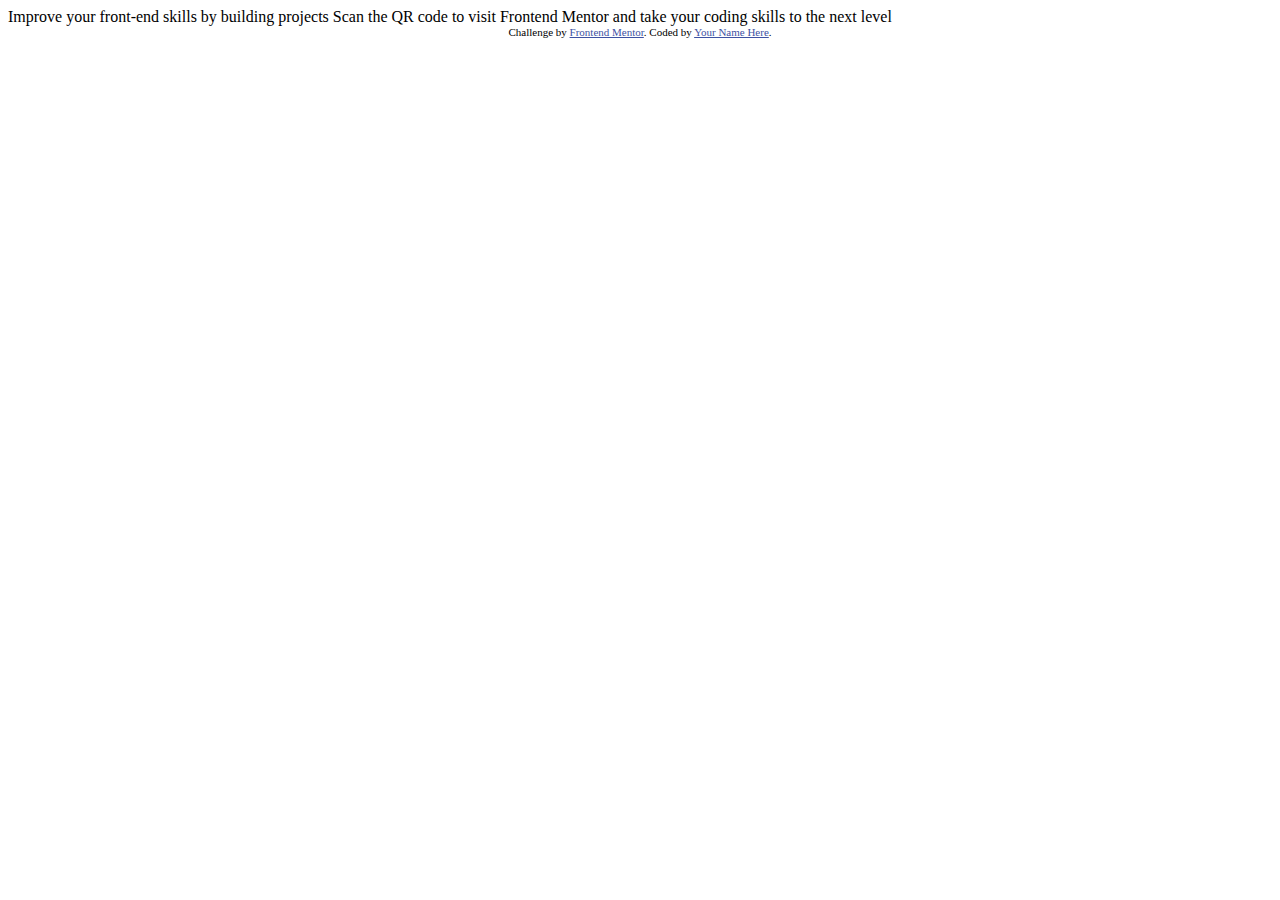
==== qr-code-component-main/index.html @ 4756daa5 "challenge init" ====
<!DOCTYPE html>
<html lang="en">
<head>
  <meta charset="UTF-8">
  <meta name="viewport" content="width=device-width, initial-scale=1.0"> <!-- displays site properly based on user's device -->

  <link rel="icon" type="image/png" sizes="32x32" href="./images/favicon-32x32.png">
  
  <title>Frontend Mentor | QR code component</title>

  <!-- Feel free to remove these styles or customise in your own stylesheet 👍 -->
  <style>
    .attribution { font-size: 11px; text-align: center; }
    .attribution a { color: hsl(228, 45%, 44%); }
  </style>
</head>
<body>

  Improve your front-end skills by building projects

  Scan the QR code to visit Frontend Mentor and take your coding skills to the next level
  
  <div class="attribution">
    Challenge by <a href="https://www.frontendmentor.io?ref=challenge" target="_blank">Frontend Mentor</a>. 
    Coded by <a href="#">Your Name Here</a>.
  </div>
</body>
</html>
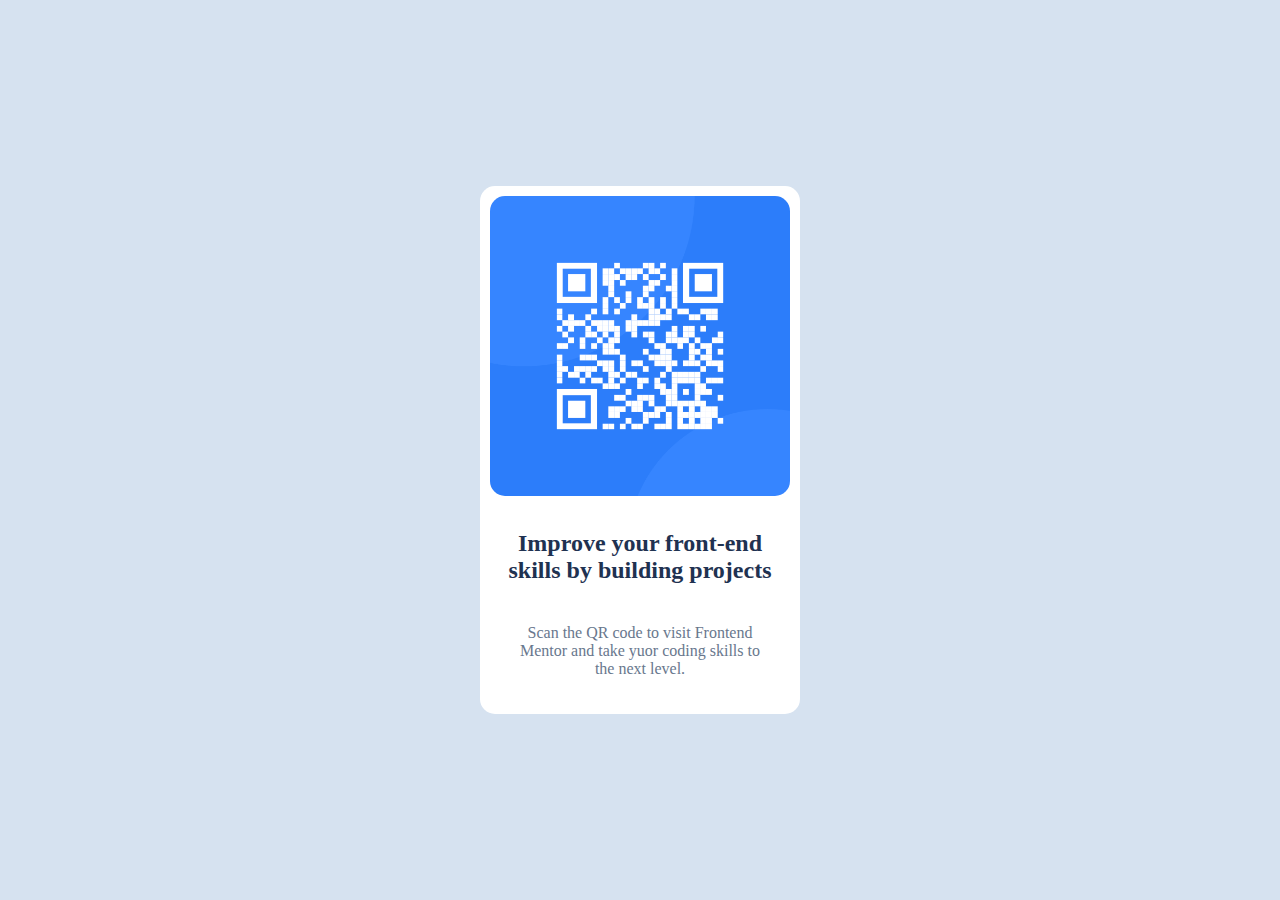
==== commit ad25cb6d: "QR code component html and css" ====
--- a/qr-code-component-main/index.html
+++ b/qr-code-component-main/index.html
@@ -3,26 +3,27 @@
 <head>
   <meta charset="UTF-8">
   <meta name="viewport" content="width=device-width, initial-scale=1.0"> <!-- displays site properly based on user's device -->
-
   <link rel="icon" type="image/png" sizes="32x32" href="./images/favicon-32x32.png">
-  
   <title>Frontend Mentor | QR code component</title>
-
-  <!-- Feel free to remove these styles or customise in your own stylesheet 👍 -->
-  <style>
-    .attribution { font-size: 11px; text-align: center; }
-    .attribution a { color: hsl(228, 45%, 44%); }
-  </style>
+  <link rel="stylesheet" href="style.css">
 </head>
 <body>
+  <main class="app-main">
+      <div class="qr-code-component">
+        <header>
+        <picture class="qr-code-image">
+          <img src="images/image-qr-code.png" alt="" srcset="">
+        </picture>
 
-  Improve your front-end skills by building projects
-
-  Scan the QR code to visit Frontend Mentor and take your coding skills to the next level
-  
-  <div class="attribution">
-    Challenge by <a href="https://www.frontendmentor.io?ref=challenge" target="_blank">Frontend Mentor</a>. 
-    Coded by <a href="#">Your Name Here</a>.
-  </div>
+          <h2 class="title">
+            Improve your front-end skills by building projects
+          </h2>
+        </title>
+        </header>
+        <p class="content">
+          Scan the QR code to visit Frontend Mentor and take yuor coding skills to the next level.
+        </p>
+      </div>
+  </main>
 </body>
 </html>--- a/qr-code-component-main/style.css
+++ b/qr-code-component-main/style.css
@@ -0,0 +1,51 @@
+:root {
+  --primary: hsl(212, 45%, 89%);
+  --secondary: hsl(216, 15%, 48%);
+  --accent: hsl(218, 44%, 22%);
+}
+
+html,
+body {
+  margin: 0;
+  padding: 0;
+}
+
+.app-main {
+  display: flex;
+  height: 100vh;
+  align-items: center;
+  justify-content: center;
+  background-color: var(--primary);
+  padding: 0 30px;
+}
+
+.qr-code-component {
+  padding: 10px;
+  border-radius: 15px;
+  background-color: white;
+  box-sizing: border-box;
+  text-align: center;
+}
+
+.qr-code-component .qr-code-image img {
+  width: 100%;
+  border-radius: 15px;
+}
+
+.qr-code-component .title {
+  padding: 10px;
+  font-weight: 700;
+  color: var(--accent);
+}
+
+.qr-code-component .content {
+  padding: 10px 20px;
+  font-weight: 400;
+  color: var(--secondary);
+}
+
+@media screen and (min-width: 375px) {
+  .qr-code-component {
+    max-width: 320px;
+  }
+}
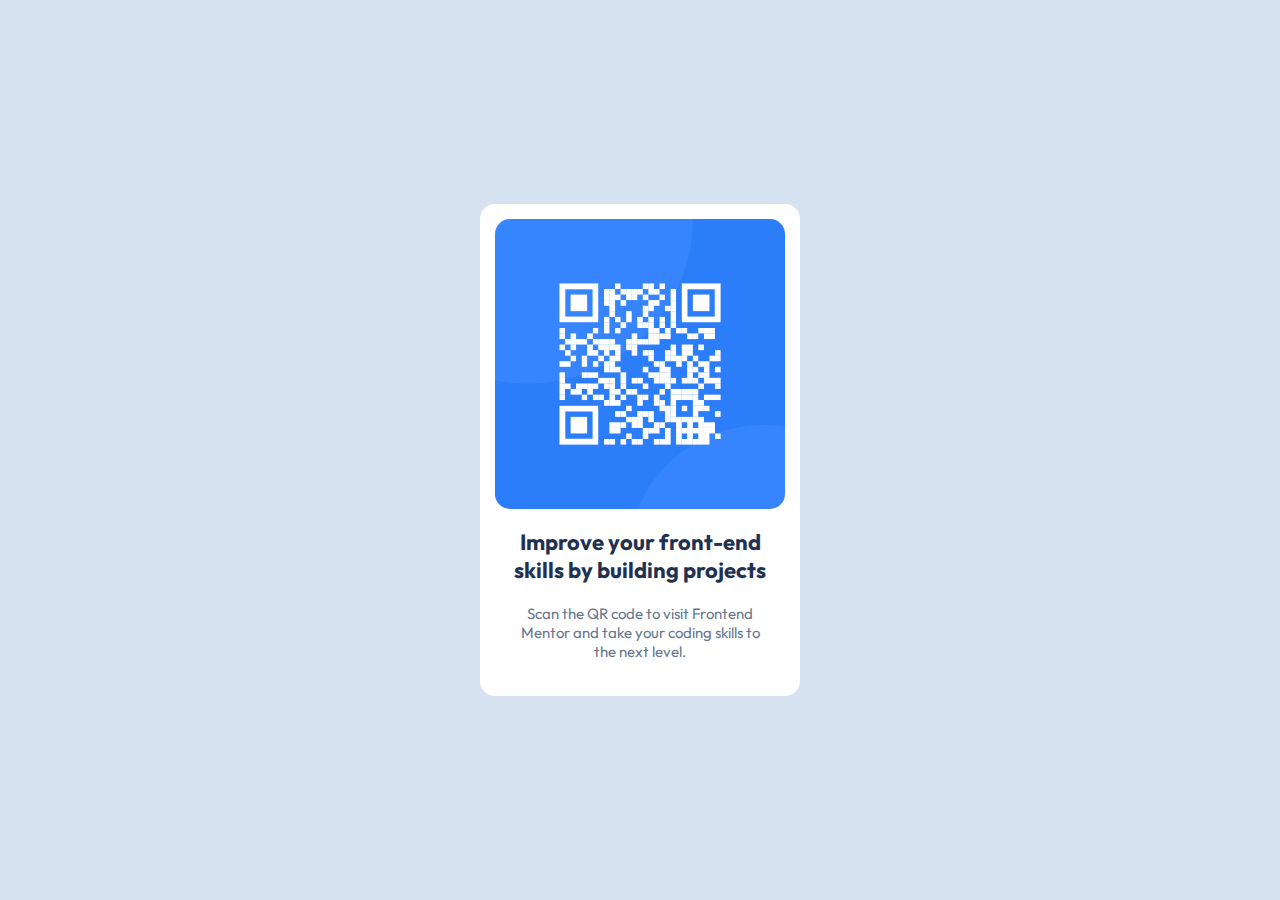
==== commit b4c0ce57: "QR code component html and css" ====
--- a/qr-code-component-main/index.html
+++ b/qr-code-component-main/index.html
@@ -5,6 +5,9 @@
   <meta name="viewport" content="width=device-width, initial-scale=1.0"> <!-- displays site properly based on user's device -->
   <link rel="icon" type="image/png" sizes="32x32" href="./images/favicon-32x32.png">
   <title>Frontend Mentor | QR code component</title>
+  <link rel="preconnect" href="https://fonts.googleapis.com">
+  <link rel="preconnect" href="https://fonts.gstatic.com" crossorigin>
+  <link href="https://fonts.googleapis.com/css2?family=Outfit:wght@100..900&display=swap" rel="stylesheet">
   <link rel="stylesheet" href="style.css">
 </head>
 <body>
@@ -12,16 +15,15 @@
       <div class="qr-code-component">
         <header>
         <picture class="qr-code-image">
-          <img src="images/image-qr-code.png" alt="" srcset="">
+          <img src="images/image-qr-code.png" alt="QR Code Image">
         </picture>
-
-          <h2 class="title">
+          <h1 class="title">
             Improve your front-end skills by building projects
-          </h2>
+          </h1>
         </title>
         </header>
         <p class="content">
-          Scan the QR code to visit Frontend Mentor and take yuor coding skills to the next level.
+          Scan the QR code to visit Frontend Mentor and take your coding skills to the next level.
         </p>
       </div>
   </main>
--- a/qr-code-component-main/style.css
+++ b/qr-code-component-main/style.css
@@ -8,6 +8,9 @@
 body {
   margin: 0;
   padding: 0;
+  font-family: "Outfit", sans-serif;
+  font-optical-sizing: auto;
+  font-style: normal;
 }
 
 .app-main {
@@ -20,7 +23,7 @@
 }
 
 .qr-code-component {
-  padding: 10px;
+  padding: 15px;
   border-radius: 15px;
   background-color: white;
   box-sizing: border-box;
@@ -33,18 +36,23 @@
 }
 
 .qr-code-component .title {
-  padding: 10px;
   font-weight: 700;
   color: var(--accent);
+  font-size: 22px;
 }
 
 .qr-code-component .content {
-  padding: 10px 20px;
+  padding: 5px 20px;
   font-weight: 400;
   color: var(--secondary);
+  font-size: 15px;
 }
 
 @media screen and (min-width: 375px) {
+  .app-main {
+    padding: 0;
+  }
+
   .qr-code-component {
     max-width: 320px;
   }
